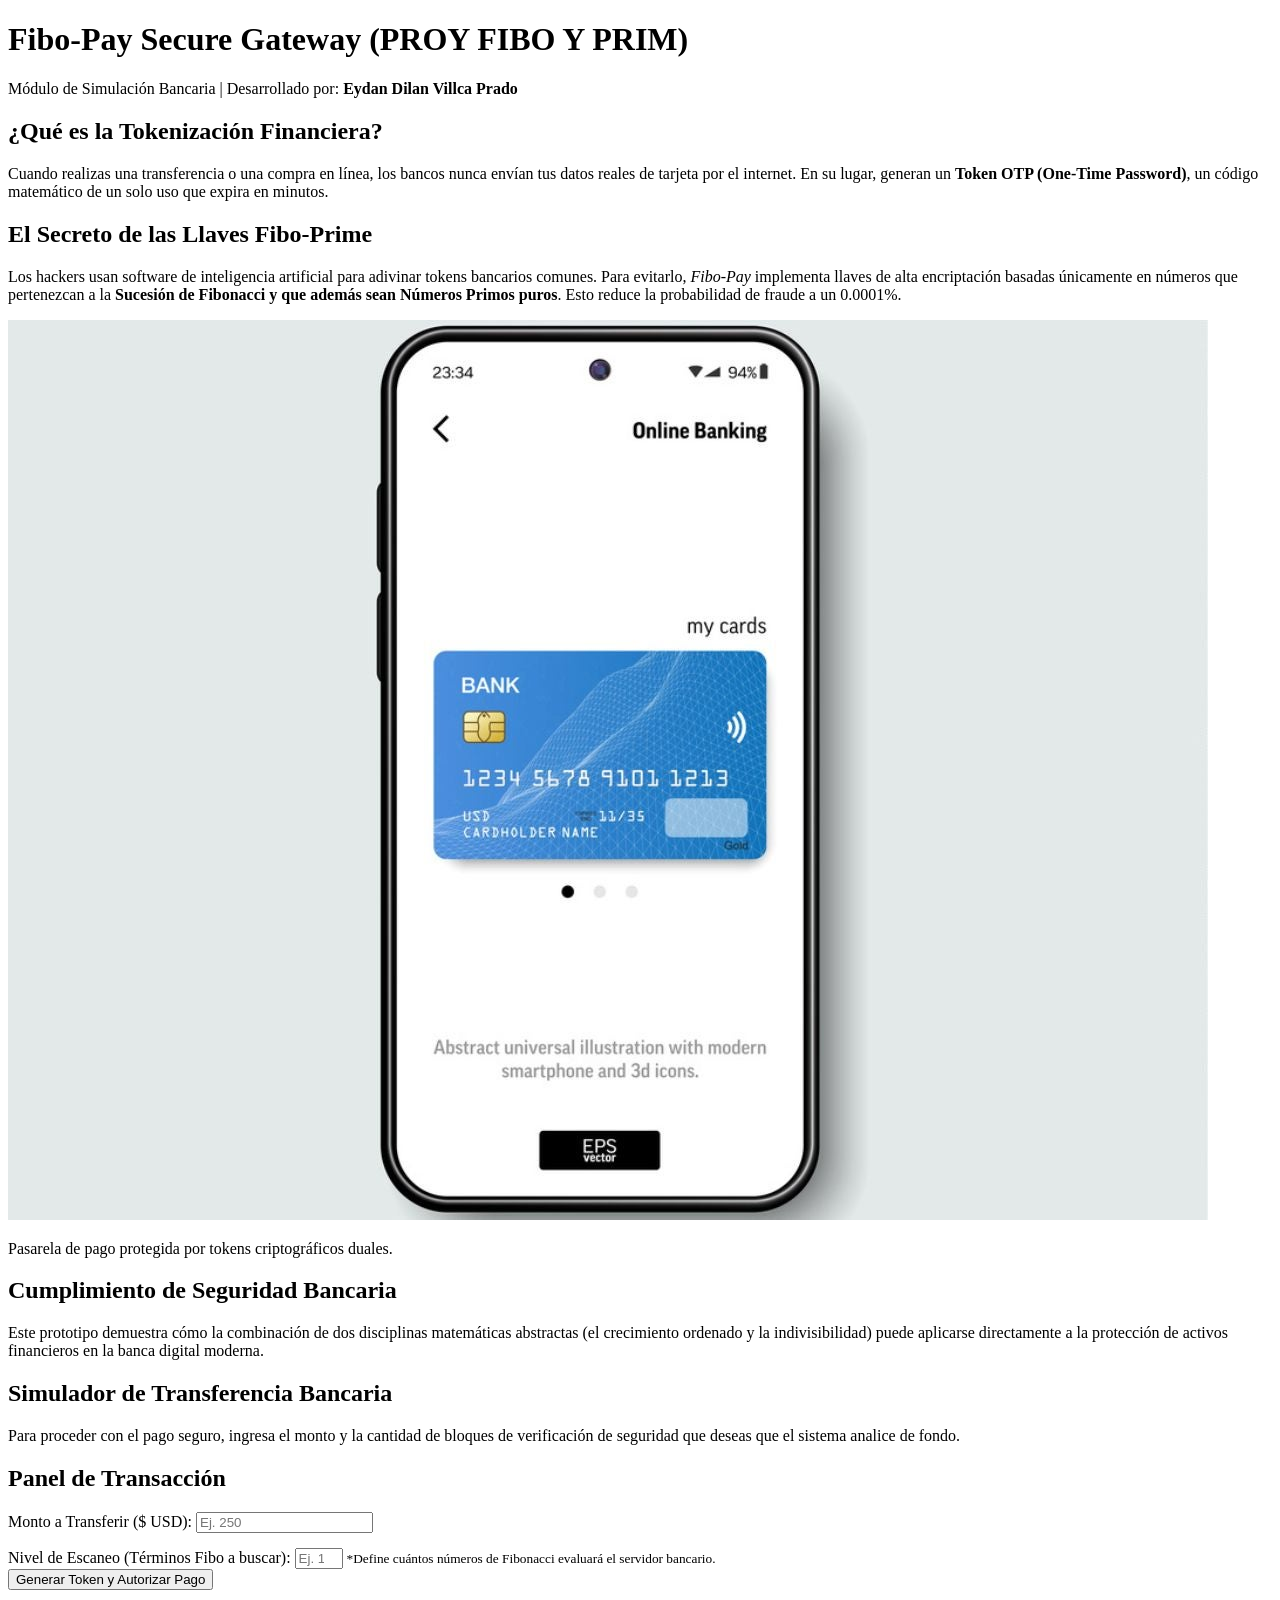
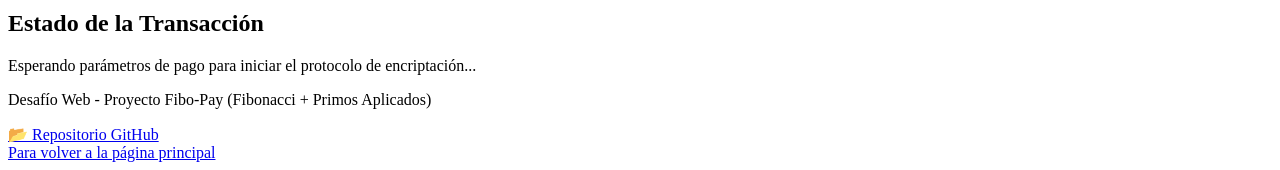
==== prim-fibo.html @ 81f6dea2 "Add files via upload" ====
<!DOCTYPE html>
<html lang="es">
<head>
    <meta charset="UTF-8">
    <meta name="viewport" content="width=device-width, initial-scale=1.0">
    <title>Fibo-Pay | Tokenización Criptográfica Avanzada</title>
    <link rel="stylesheet" href="css/estilospf.css">
</head>
<body>

    <header>
        <h1>Fibo-Pay Secure Gateway (PROY FIBO Y PRIM)</h1>
        <p class="autor">Módulo de Simulación Bancaria | Desarrollado por: <strong>Eydan Dilan Villca Prado</strong></p>
    </header>

    <main class="contenedor-grid">
        
        <aside class="columna-izquierda">
            
            <section class="tarjeta">
                <h2>¿Qué es la Tokenización Financiera?</h2>
                <p>
                    Cuando realizas una transferencia o una compra en línea, los bancos nunca envían tus datos reales de tarjeta por el internet. En su lugar, generan un <strong>Token OTP (One-Time Password)</strong>, un código matemático de un solo uso que expira en minutos.
                </p>
            </section>

            <section class="tarjeta">
                <h2>El Secreto de las Llaves Fibo-Prime</h2>
                <p>
                    Los hackers usan software de inteligencia artificial para adivinar tokens bancarios comunes. Para evitarlo, <em>Fibo-Pay</em> implementa llaves de alta encriptación basadas únicamente en números que pertenezcan a la <strong>Sucesión de Fibonacci y que además sean Números Primos puros</strong>. Esto reduce la probabilidad de fraude a un 0.0001%.
                </p>
                <div class="contenedor-imagen">
                    <img src="imágenes FN/tarjeta digital.jpg" alt="Tarjeta de crédito y seguridad digital de pagos" class="img-fluida">
                    <p class="pie-imagen">Pasarela de pago protegida por tokens criptográficos duales.</p>
                </div>
            </section>

            <section class="tarjeta">
                <h2>Cumplimiento de Seguridad Bancaria</h2>
                <p>
                    Este prototipo demuestra cómo la combinación de dos disciplinas matemáticas abstractas (el crecimiento ordenado y la indivisibilidad) puede aplicarse directamente a la protección de activos financieros en la banca digital moderna.
                </p>
            </section>

        </aside>

        <section class="columna-derecha">

            <section class="tarjeta">
                <h2>Simulador de Transferencia Bancaria</h2>
                <p>
                    Para proceder con el pago seguro, ingresa el monto y la cantidad de bloques de verificación de seguridad que deseas que el sistema analice de fondo.
                </p>
            </section>

            <section class="tarjeta formulario-seccion">
                <h2>Panel de Transacción</h2>
                <form id="formularioPago" onsubmit="return false;">
                    
                    <div class="grupo-formulario">
                        <label for="montoPago">Monto a Transferir ($ USD):</label>
                        <input type="number" id="montoPago" placeholder="Ej. 250" required min="1">
                    </div>

                    <div class="grupo-formulario" style="margin-top: 15px;">
                        <label for="bloquesSeguridad">Nivel de Escaneo (Términos Fibo a buscar):</label>
                        <input type="number" id="bloquesSeguridad" placeholder="Ej. 15" required min="1" max="22">
                        <small class="ayuda-input">*Define cuántos números de Fibonacci evaluará el servidor bancario.</small>
                    </div>

                    <button type="button" onclick="procesarPagoSeguro()">Generar Token y Autorizar Pago</button>
                </form>
            </section>

            <section class="tarjeta resultado-seccion">
                <h2>Estado de la Transacción</h2>
                <div id="resultado">
                    <p class="placeholder-texto">Esperando parámetros de pago para iniciar el protocolo de encriptación...</p>
                </div>
            </section>

        </section>
        
    </main>

    <footer>
        <p>Desafío Web - Proyecto Fibo-Pay (Fibonacci + Primos Aplicados)</p>
        <div class="enlaces-git">
            <a href="https://github.com/Dilanterogg/PROY-UMSA.git" target="_blank" class="btn-git">📂 Repositorio GitHub</a>
        </div>
        <div class="enlaces-git">
            <a href="index.html" target="_self" class="btn-git">Para volver a la página principal</a>
        </div>
    </footer>

    <script src="js/scriptpf.js"></script>
</body>
</html>
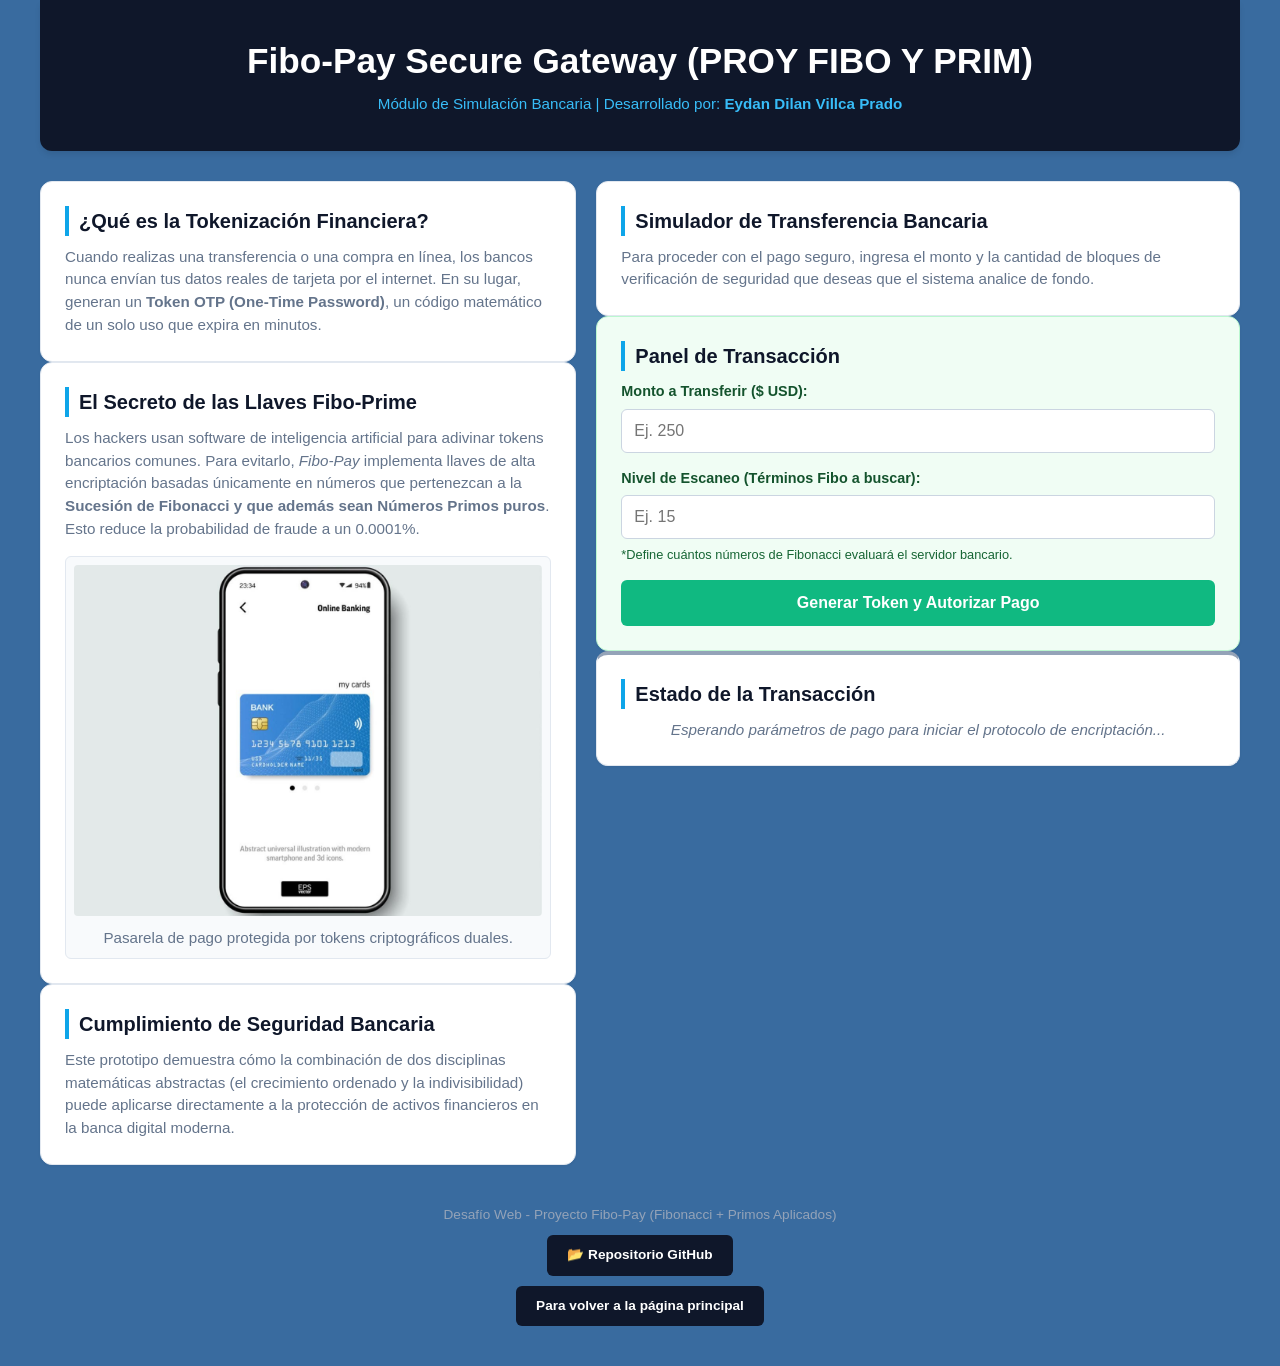
==== commit a924d4d9: "Update prim-fibo.html" ====
--- a/prim-fibo.html
+++ b/prim-fibo.html
@@ -4,7 +4,7 @@
     <meta charset="UTF-8">
     <meta name="viewport" content="width=device-width, initial-scale=1.0">
     <title>Fibo-Pay | Tokenización Criptográfica Avanzada</title>
-    <link rel="stylesheet" href="css/estilospf.css">
+    <link rel="stylesheet" href="Css/estilospf.css">
 </head>
 <body>
 
@@ -95,4 +95,4 @@
 
     <script src="js/scriptpf.js"></script>
 </body>
-</html>+</html>
--- a/Css/estilospf.css
+++ b/Css/estilospf.css
@@ -0,0 +1,281 @@
+/* ==========================================
+   RESET Y CONFIGURACIÓN GENERAL (FINTECH)
+   ========================================== */
+* {
+    margin: 0;
+    padding: 0;
+    box-sizing: border-box;
+    font-family: -apple-system, BlinkMacSystemFont, "Segoe UI", Roboto, Helvetica, Arial, sans-serif;
+}
+
+body {
+    background-color: #124f8dd5; /* Gris muy limpio y claro */
+    color: #e1e6ed;
+    line-height: 1.5;
+    padding: 0 15px;
+}
+
+/* ==========================================
+   ENCABEZADO EMPRESARIAL
+   ========================================== */
+header {
+    text-align: center;
+    padding: 35px 20px;
+    background-color: #0f172a; /* Fondo azul oscuro corporativo */
+    color: #ffffff;
+    border-radius: 0 0 12px 12px;
+    max-width: 1200px;
+    margin: 0 auto 30px auto;
+    box-shadow: 0 4px 6px -1px rgba(0, 0, 0, 0.1);
+}
+
+header h1 {
+    font-size: 2.2rem;
+    font-weight: 700;
+}
+
+header p {
+    color: #38bdf8;
+    font-size: 0.95rem;
+    margin-top: 5px;
+}
+
+/* ==========================================
+   CONTENEDOR DE DOS COLUMNAS
+   ========================================== */
+.contenedor-grid {
+    max-width: 1200px;
+    margin: 0 auto;
+    display: flex;
+    flex-direction: column;
+    gap: 20px;
+}
+
+.tarjeta {
+    background: #ffffff;
+    padding: 24px;
+    border-radius: 12px;
+    border: 1px solid #e2e8f0;
+    box-shadow: 0 1px 3px 0 rgba(0, 0, 0, 0.05);
+}
+
+.tarjeta h2 {
+    color: #0f172a;
+    font-size: 1.25rem;
+    margin-bottom: 10px;
+    border-left: 4px solid #0ea5e9; /* Detalle celeste bancario */
+    padding-left: 10px;
+}
+
+.tarjeta p {
+    color: #64748b;
+    font-size: 0.95rem;
+}
+
+/* ==========================================
+   FORMULARIO DE TRANSACCIÓN
+   ========================================== */
+.formulario-seccion {
+    background: #f0fdf4; /* Tono verde éxito suave */
+    border: 1px solid #bbf7d0;
+}
+
+.grupo-formulario {
+    display: flex;
+    flex-direction: column;
+    gap: 6px;
+}
+
+.formulario-seccion label {
+    font-size: 0.9rem;
+    font-weight: 600;
+    color: #14532d;
+}
+
+.formulario-seccion input {
+    width: 100%;
+    padding: 12px;
+    font-size: 1rem;
+    border: 1px solid #cbd5e1;
+    border-radius: 6px;
+    background-color: #ffffff;
+    color: #0f172a;
+    outline: none;
+    transition: border-color 0.2s;
+}
+
+.formulario-seccion input:focus {
+    border-color: #10b981; /* Borde verde al enfocar */
+}
+
+.ayuda-input {
+    font-size: 0.8rem;
+    color: #166534;
+}
+
+.formulario-seccion button {
+    width: 100%;
+    background-color: #10b981; /* Verde esmeralda transaccional */
+    color: white;
+    font-size: 1rem;
+    font-weight: bold;
+    padding: 14px;
+    border: none;
+    border-radius: 6px;
+    margin-top: 15px;
+    cursor: pointer;
+    transition: background-color 0.2s;
+}
+
+.formulario-seccion button:hover {
+    background-color: #059669;
+}
+
+/* ==========================================
+   RESULTADOS DE LA AUDITORÍA BANCARIA
+   ========================================== */
+.resultado-seccion {
+    border-top: 4px solid #94a3b8;
+}
+
+.placeholder-texto {
+    color: #94a3b8;
+    font-style: italic;
+    text-align: center;
+}
+
+/* Tarjetas Dinámicas de Éxito / Error */
+.tarjeta-bancaria-exito {
+    background: #ffffff;
+    border: 2px solid #10b981;
+    border-radius: 8px;
+    padding: 20px;
+}
+
+.tarjeta-bancaria-exito h3 {
+    color: #065f46;
+}
+
+.monto-final {
+    font-size: 1.5rem;
+    font-weight: bold;
+    color: #0f172a;
+    margin: 10px 0;
+}
+
+/* Caja contenedora del token impreso */
+.token-box {
+    background: #0f172a;
+    color: #34d399;
+    padding: 15px;
+    border-radius: 6px;
+    text-align: center;
+    margin: 15px 0;
+}
+
+.token-box small {
+    color: #94a3b8;
+    font-size: 0.75rem;
+    letter-spacing: 1px;
+}
+
+.codigo-token {
+    font-size: 1.8rem;
+    font-family: monospace;
+    font-weight: bold;
+    margin-top: 5px;
+}
+
+.detalles {
+    font-size: 0.9rem;
+    color: #475569;
+}
+
+/* Bloque desplegable de auditoría */
+.historial-auditoria {
+    margin-top: 15px;
+    border-top: 1px solid #e2e8f0;
+    padding-top: 10px;
+    font-size: 0.85rem;
+    cursor: pointer;
+}
+
+.historial-auditoria ul {
+    list-style: none;
+    margin-top: 10px;
+}
+
+.historial-auditoria li {
+    padding: 6px 10px;
+    border-radius: 4px;
+    margin-bottom: 4px;
+}
+
+.token-aprobado { background-color: #d1fae5; color: #065f46; }
+.token-rechazado { background-color: #f1f5f9; color: #64748b; }
+
+/* Caja de Error */
+.tarjeta-bancaria-error {
+    background: #fef2f2;
+    border: 2px solid #ef4444;
+    color: #991b1b;
+    border-radius: 8px;
+    padding: 20px;
+}
+
+.tarjeta-bancaria-error h3 { margin-bottom: 8px; }
+.sugerencia { font-size: 0.9rem; margin-top: 10px; color: #7f1d1d;}
+.alerta-error { color: #ef4444; font-weight: bold; }
+
+/* ==========================================
+   IMÁGENES Y PIE DE PÁGINA
+   ========================================== */
+.contenedor-imagen {
+    margin-top: 15px;
+    text-align: center;
+    background: #f8fafc;
+    padding: 8px;
+    border-radius: 6px;
+    border: 1px solid #e2e8f0;
+}
+
+.img-fluida {
+    max-width: 100%;
+    height: auto;
+    border-radius: 4px;
+}
+
+.pie-imagen {
+    font-size: 0.8rem;
+    color: #94a3b8;
+    margin-top: 4px;
+}
+
+footer {
+    text-align: center;
+    padding: 40px 20px;
+    color: #94a3b8;
+    font-size: 0.85rem;
+}
+
+.btn-git {
+    display: inline-block;
+    background-color: #0f172a;
+    color: white;
+    text-decoration: none;
+    padding: 10px 20px;
+    border-radius: 6px;
+    font-weight: 600;
+    margin-top: 10px;
+}
+
+/* ==========================================
+   RESPONSIVO
+   ========================================== */
+@media (min-width: 850px) {
+    .contenedor-grid {
+        display: grid;
+        grid-template-columns: 1fr 1.2fr;
+        align-items: start;
+    }
+}
